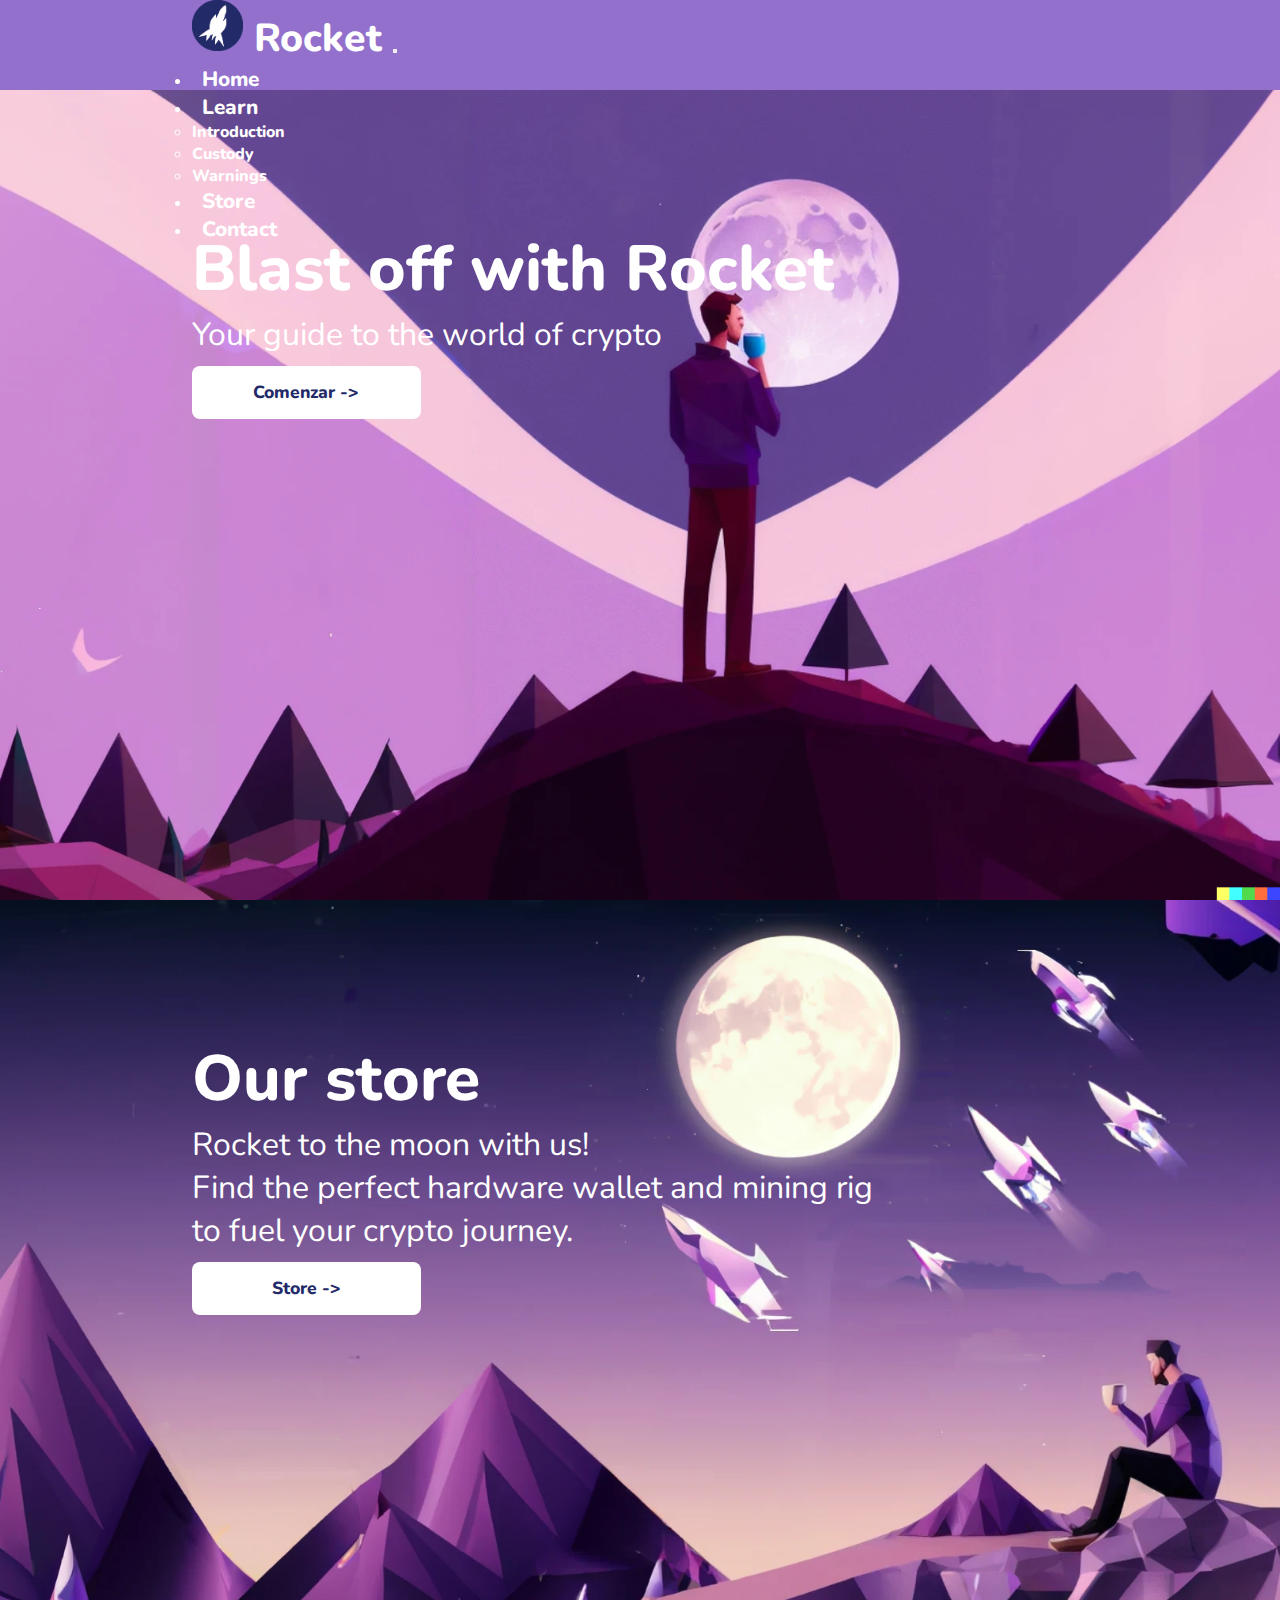
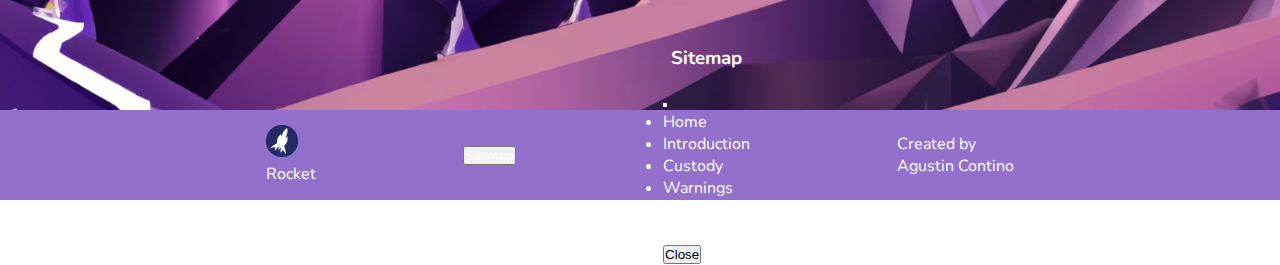
==== index.html @ dda9a3c8 "version de inicio" ====
<!DOCTYPE html>
<html lang="en">

<head>
    <meta charset="UTF-8">
    <meta http-equiv="X-UA-Compatible" content="IE=edge">
    <meta name="viewport" content="width=device-width, initial-scale=1.0">
    <link href="https://cdn.jsdelivr.net/npm/bootstrap@5.3.0-alpha1/dist/css/bootstrap.min.css" rel="stylesheet"
        integrity="sha384-GLhlTQ8iRABdZLl6O3oVMWSktQOp6b7In1Zl3/Jr59b6EGGoI1aFkw7cmDA6j6gD" crossorigin="anonymous">
    <link rel="stylesheet" href="./css/style.css">
    <title>Rocket - Home</title>
</head>

<body>

    <header>

        <nav class="navbar navbar-expand-lg header__nav">
            <div class="container-fluid">
                <a class="navbar-brand nav__brand--font" href="./index.html">
                    <img src="./media/rocket-w2.png" alt="Logo" class="d-inline-block align-text-top nav__logo">
                    Rocket
                </a>
                <button class="navbar-toggler bg-white nav__hamBttn" type="button" data-bs-toggle="collapse"
                    data-bs-target="#navbarNavDropdown" aria-controls="navbarNavDropdown" aria-expanded="false"
                    aria-label="Toggle navigation">
                    <span class="navbar-toggler-icon"></span>
                </button>
                <div class="collapse navbar-collapse" id="navbarNavDropdown">
                    <ul class="navbar-nav nav__navbar">
                        <li class="nav-item">
                            <a class="nav-link nav__link--font" href="./index.html">Home</a>
                        </li>
                        <li class="nav-item dropdown">
                            <a class="nav-link dropdown-toggle nav__link--font" href="#" role="button"
                                data-bs-toggle="dropdown" aria-expanded="false">
                                Learn
                            </a>
                            <ul class="dropdown-menu bg-dark">
                                <li><a class="dropdown-item nav__subLink--font"
                                        href="./html/intro.html">Introduction</a></li>
                                <li><a class="dropdown-item nav__subLink--font" href="./html/custody.html">Custody</a>
                                </li>
                                <li><a class="dropdown-item nav__subLink--font" href="./html/glitters.html">Warnings</a>
                                </li>
                            </ul>
                        </li>
                        <li class="nav-item">
                            <a class="nav-link nav__link--font" href="./html/store.html">Store</a>
                        </li>
                        <li class="nav-item">
                            <a class="nav-link nav__link--font" href="./html/contact.html">Contact</a>
                        </li>
                    </ul>
                </div>
            </div>
        </nav>

    </header>

    <main>

        <section class="title">

            <div>
                <h1 class="sectionTitle">Blast off with Rocket</h1>
                <p class="sectionSubtitle">Your guide to the world of crypto</p>
                <a href="./html/intro.html"><button class="sectionButton">Comenzar -></button></a>
            </div>

        </section>

        <section class="invitation">

            <div>
                <h2 class="sectionTitle">Our store</h2>
                <p class="sectionSubtitle">Rocket to the moon with us!<br>Find the perfect hardware wallet and mining rig
                    to fuel your crypto journey.</p>
                <a href="./html/store.html"><button class="sectionButton">Store -></button></a>
            </div>

        </section>

    </main>

    <footer>

        <div>
            <img class="footer__logo" src="./media/rocket-w2.png" alt="brand logo">
            <p class="d-inline-block m-0 footer__p">Rocket</p>
        </div>

        <!-- Button trigger modal -->
        <button type="button" class="btn footer__smButton" data-bs-toggle="modal" data-bs-target="#exampleModal">
            Sitemap
        </button>

        <!-- Modal -->
        <div class="modal fade" id="exampleModal" tabindex="-1" aria-labelledby="exampleModalLabel" aria-hidden="true">
            <div class="modal-dialog">
                <div class="modal-content">
                    <div class="modal-header bg-dark">
                        <h3 class="modal-title fs-5" id="exampleModalLabel">Sitemap</h3>
                        <button type="button" class="btn-close bg-white" data-bs-dismiss="modal"
                            aria-label="Close"></button>
                    </div>
                    <div class="modal-body bg-dark">
                        <ul>
                            <li><a href="./index.html">Home</a></li>
                            <li><a href="./html/intro.html">Introduction</a></li>
                            <li><a href="./html/custody.html">Custody</a></li>
                            <li><a href="./html/glitters.html">Warnings</a></li>
                            <li><a href="./html/store.html">Store</a></li>
                            <li><a href="./html/contact.html">Contact</a></li>
                        </ul>
                    </div>
                    <div class="modal-footer bg-dark">
                        <button type="button" class="btn btn-secondary" data-bs-dismiss="modal">Close</button>
                    </div>
                </div>
            </div>
        </div>

        <p class="m-0 footer__p">Created by<br>Agustin Contino</p>

    </footer>

    <script src="https://cdn.jsdelivr.net/npm/bootstrap@5.3.0-alpha1/dist/js/bootstrap.bundle.min.js"
        integrity="sha384-w76AqPfDkMBDXo30jS1Sgez6pr3x5MlQ1ZAGC+nuZB+EYdgRZgiwxhTBTkF7CXvN"
        crossorigin="anonymous"></script>
</body>

</html>
---- css/style.css ----
/*-------------------- SITIO : AJUSTES GLOBALES -------------------*/

@import url('https://fonts.googleapis.com/css2?family=Nunito:wght@400;800&display=swap');

* {
    margin: 0;
    padding: 0;
}

body {
    color: white;
    font-family: 'Nunito', sans-serif;
}

a {
    text-decoration: none;
    color: white;
}

section {
    padding: 0 10vw 0 10vw;
}

footer {
    background-color: #9370cc;
    height: 10vh;
    padding: 0 15vw 0 15vw;
    display: flex;
    justify-content: space-around;
    align-items: center;
}
.footer__smButton{
    color: white;
    text-decoration: underline;
}
.footer__logo{
    height: 2em;
}

/*-------------------- SITIO : HEADER Y NAV -------------------*/

header {
    background-color: #9370cc;
    height: 10vh;
    padding: 0 15vw 0 15vw;
}

.header__nav {
    padding: 0;
    margin: 0;
    height: 10vh;
}

.nav__navbar {
    background-color: #9370cc;
    border-radius: 0 0 10px 10px;
    margin: 0 0 0 auto;
}

.nav__logo {
    height: 1.3em;
}

.nav__brand--font {
    font-size: 2.45em;
    font-weight: 800;
    color: white;
    padding: 0;
}

.nav__brand--font:hover {
    color: #222A68;
}

.nav__link--font {
    color: white;
    font-size: 1.3em;
    font-weight: 800;
    margin: 0 0.5em 0 0.5em;
}

.nav__link--font:hover {
    color: #222A68;
}

.nav__subLink--font {
    color: white;
    font-size: 1em;
    font-weight: 800;
}

/*-------------------- PAGINA : HOME -------------------*/

.title {
    height: 90vh;
    background-image: url(../media/bg-intro.png);
    background-size: cover;
    background-position: right;
}

.title div {
    display: inline-block;
    margin: 15vh 0 0 5vw;
}

.sectionTitle {
    color: white;
    font-size: 4em;
    font-weight: 800;
}

.sectionSubtitle {
    font-size: 2em;
}

.sectionButton {
    width: 13em;
    height: 3em;
    background-color: white;
    border: 0px;
    border-radius: 8px;
    color: #222A68;
    font-family: 'Nunito', sans-serif;
    font-size: 1.1em;
    font-weight: 800;
    margin: 10px 0 0 0;
}

.invitation {
    background-image: url(../media/bg-store.png);
    background-size: cover;
    height: 90vh;
}

.invitation div {
    display: inline-block;
    margin: 15vh 0 0 40vw;
}
@media (max-width: 1400px){
    .invitation{
        background-image: url(../media/bg-store-flip.png);
        background-position: 70%;
    }
    .invitation div{
        margin: 15vh 0 0 5vw;
        width: 70%;
    }
}
@media (max-width: 900px){
    .invitation{
        background-image: url(../media/bg-store-flip.png);
        background-position: 50%;
    }
    .invitation div{
        margin: 15vh 0 0 5vw;
        width: 70%;
    }
}
@media (max-width: 600px){
    .invitation{
        background-image: url(../media/bg-store-flip.png);
        background-position: 50%;
    }
    .invitation div{
        margin: 15vh 0 0 5vw;
        width: 70%;
    }
    .sectionTitle{
        font-size: 3em;
    }
    .sectionSubtitle{
        font-size: 1.5em;
    }
    .nav__brand--font{
        font-size: 1.5em;
    }
    .nav__hamBttn{
        scale: 0.8;
    }
    .nav__link--font{
        font-size: 1em;
    }
    .nav__subLink--font{
        font-size: 0.8em;
    }
    footer, header{
        padding: 0 5vw 0 5vw;
    }
    .footer__p{
        scale: 0.8;
    }
    .footer__brand{
        font-size: 0.8em;
    }
    .footer__smButton{
        font-size: 0.9em;
    }

}

/*-------------------- PAGINA : INTRODUCTION -------------------*/

.mainContainer {
    padding: 5em 10vw 5em 10vw;
}

.mainContainer h2,
h3 {
    text-align: center;
    padding: 0 0 1em 0;
}

.intro {
    background-color: #9370cc;
    height: 45vh;
}

.mainCoins {
    background-color: #222A68;
    height: 45vh;
}

.mainCoin__btc{
    width: 50%;
}
.mainCoin__eth{
    width: 50%;
}

.card__link{
    margin: auto 0 0 0;
    text-decoration: underline;
}

.mcFlex {
    display: flex;
}

.altCoins {
    background-color: #9370cc;
}

.coinCard {
    display: inline-block;
    border: 2px solid black;
    width: 200px;
}

.coinCard h3,
img {
    display: inline-block;
}

.stableCoins {
    background-color: #197278;
}

.custody {
    background-color: #9370cc;
    height: 45vh;
}

.exchanges {
    background-color: #222A68;
    height: 45vh;
    display: flex;
}

.glitters {
    background-color: #CE6A85;
    height: 90vh;
}

.coinIcon {
    display: inline-block;
    height: 1.5em
}

.hardwareWallets {
    background-color: #222A68;
}

.rigs {
    background-color: #197278;
}

.walletCard {
    display: inline-block;
    border: 2px solid black;
    width: 200px;
}

.rigCard {
    display: inline-block;
    border: 2px solid black;
    width: 200px;
}

.contact {
    background-color: #222A68;
}

.contactForm {
    margin: auto;
    padding: 1em 10vw 0 10vw;
    display: flex;
    flex-direction: column;
    width: 30vw;
}

#name,
#e-mail {
    width: 50%;
}

.map {
    width: 30vw;
    padding: 1em 0 0 0;
}
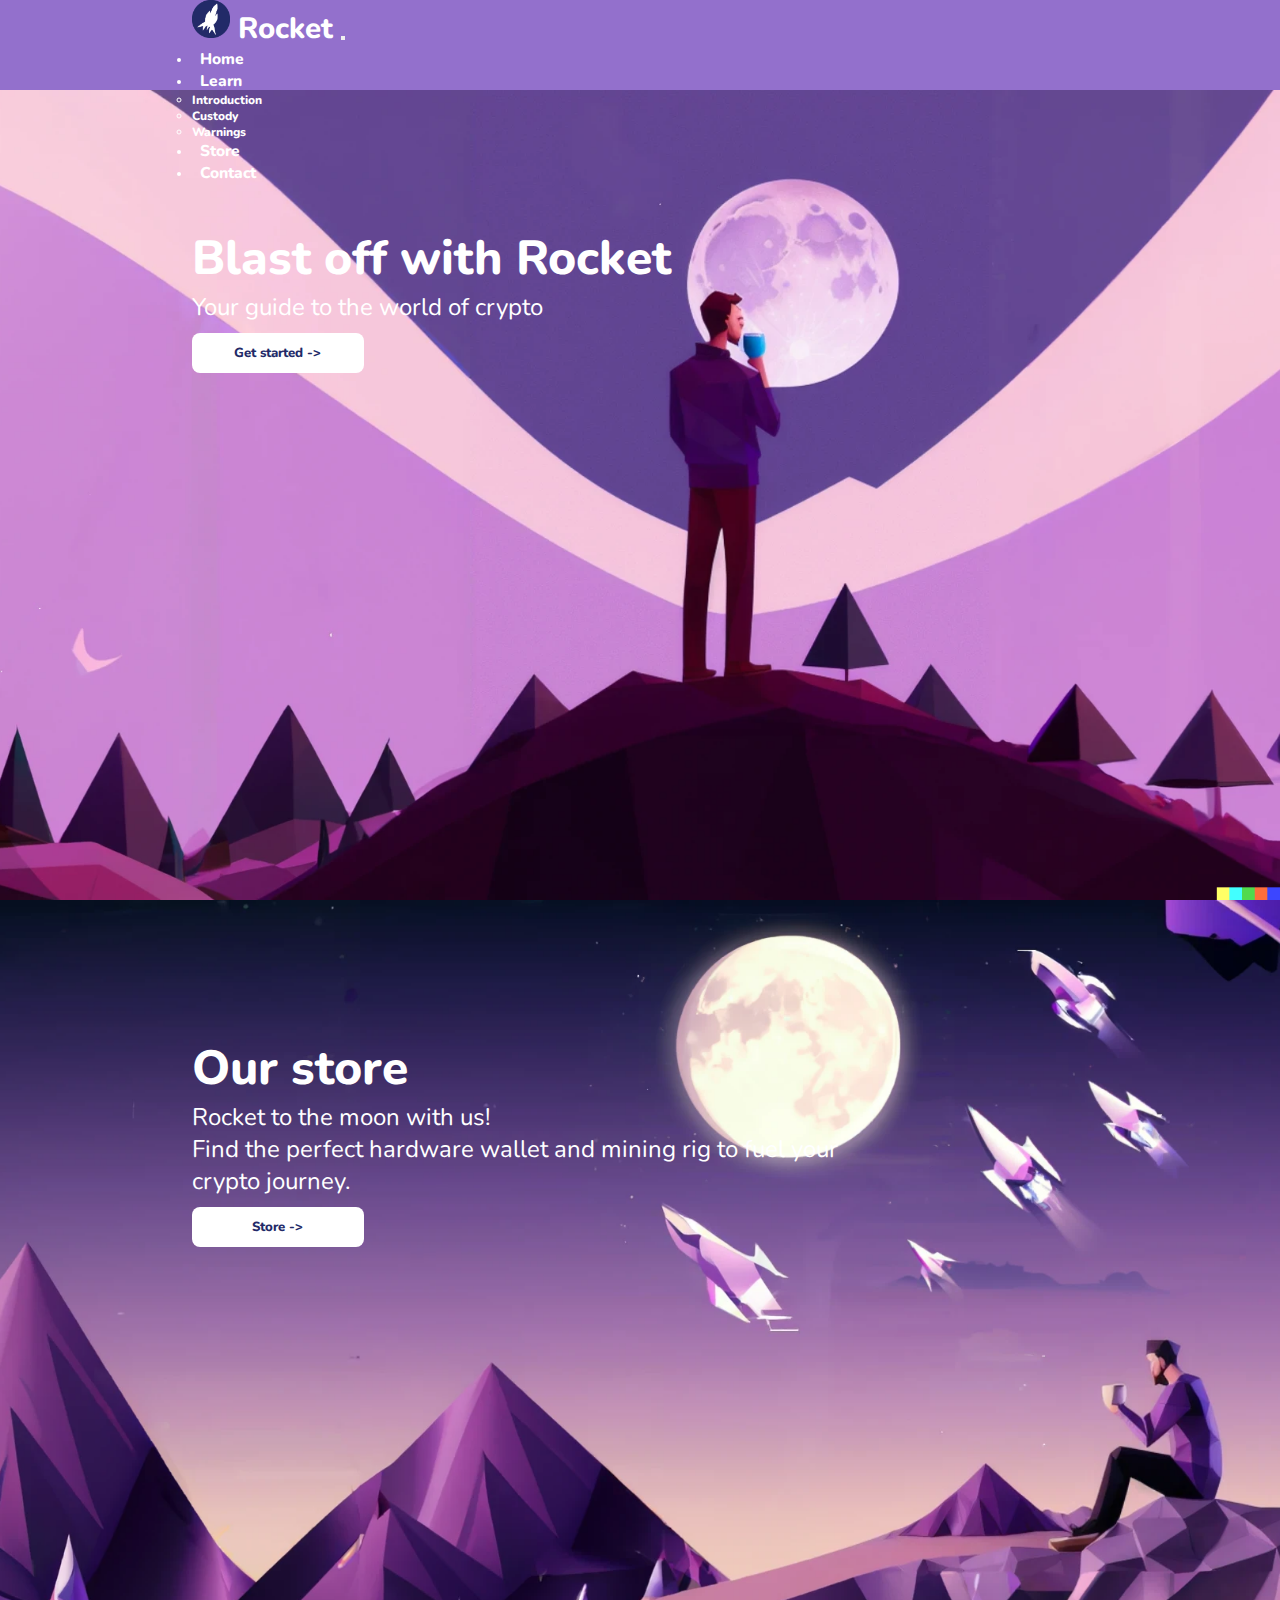
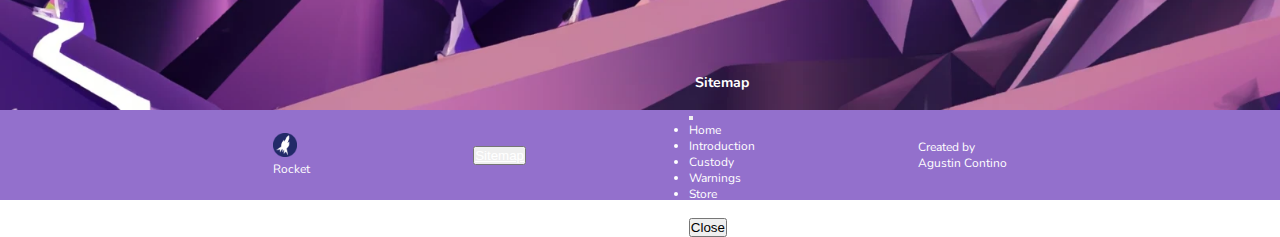
==== commit bb476516: "responsive y reemplazo de lorem en store, custody, warnings" ====
--- a/index.html
+++ b/index.html
@@ -65,7 +65,7 @@
             <div>
                 <h1 class="sectionTitle">Blast off with Rocket</h1>
                 <p class="sectionSubtitle">Your guide to the world of crypto</p>
-                <a href="./html/intro.html"><button class="sectionButton">Comenzar -></button></a>
+                <a href="./html/intro.html"><button class="sectionButton">Get started -></button></a>
             </div>
 
         </section>
--- a/css/style.css
+++ b/css/style.css
@@ -1,319 +1,515 @@
+/*----- VARIABLES ------*/
+/*--------- MIXINs ------------*/
 /*-------------------- SITIO : AJUSTES GLOBALES -------------------*/
-
-@import url('https://fonts.googleapis.com/css2?family=Nunito:wght@400;800&display=swap');
-
+@import "https://fonts.googleapis.com/css2?family=Nunito:wght@400;800&display=swap";
 * {
-    margin: 0;
-    padding: 0;
+  margin: 0;
+  padding: 0;
+}
+
+html {
+  font-size: 12px;
 }
 
 body {
-    color: white;
-    font-family: 'Nunito', sans-serif;
+  color: white;
+  font-family: "Nunito", sans-serif;
 }
 
 a {
-    text-decoration: none;
-    color: white;
-}
-
+  text-decoration: none;
+  color: white;
+}
+
+/*-------------------- PAGINA : HOME -------------------*/
 section {
-    padding: 0 10vw 0 10vw;
+  padding: 0 10vw 0 10vw;
+}
+
+.title {
+  height: 90vh;
+  background-image: url(../media/bg-intro.png);
+  background-size: cover;
+  background-position: right;
+}
+.title div {
+  display: inline-block;
+  margin: 15vh 0 0 5vw;
+}
+
+.sectionTitle {
+  color: white;
+  font-size: 4em;
+  font-weight: 800;
+}
+
+.sectionSubtitle {
+  font-size: 2em;
+}
+
+.sectionButton {
+  width: 13em;
+  height: 3em;
+  background-color: white;
+  border: 0px;
+  border-radius: 8px;
+  color: #222A68;
+  font-family: "Nunito", sans-serif;
+  font-size: 1.1em;
+  font-weight: 800;
+  margin: 10px 0 0 0;
+}
+
+.invitation {
+  background-image: url(../media/bg-store.png);
+  background-size: cover;
+  height: 90vh;
+}
+.invitation div {
+  display: inline-block;
+  margin: 15vh 0 0 40vw;
+}
+
+/*-------------------- PAGINA : INTRODUCTION -------------------*/
+.intro {
+  background-color: #9370cc;
+  min-height: 40vh;
+  display: flex;
+}
+
+.mainContainer {
+  padding: 2em 10vw 2em 10vw;
+  margin: auto;
+}
+.mainContainer h2 {
+  text-align: center;
+  padding: 0 0 1em 0;
+}
+
+.mcFlex {
+  display: flex;
+}
+
+h3 {
+  text-align: center;
+  padding: 0 0 1em 0;
+}
+
+.mainCoins {
+  background-color: #222A68;
+  min-height: 50vh;
+  display: flex;
+}
+
+.mainCoin__btc {
+  width: 50%;
+  margin: 0 1vw 0 0;
+}
+
+.mainCoin__eth {
+  width: 50%;
+  margin: 0 0 0 1vw;
+}
+
+.altCoins__cardsContainer {
+  margin: 5vh 0 0 0;
+  display: flex;
+}
+
+.altCoins__coinCard {
+  width: 20%;
+}
+
+.card__link {
+  margin: auto 0 0 0;
+  text-decoration: underline;
+}
+
+.altCoins {
+  background-color: #9370cc;
+}
+
+.stableCoins {
+  background-color: #197278;
+}
+
+.custody {
+  background-color: #9370cc;
+  min-height: 45vh;
+}
+
+.exchanges {
+  background-color: #222A68;
+  min-height: 45vh;
+  display: flex;
+}
+
+.glitters {
+  background-color: #CE6A85;
+  min-height: 90vh;
+}
+
+.coinIcon {
+  display: inline-block;
+  height: 1.5em;
+}
+
+/* ---------- STORE ---------- */
+.hardwareWallets {
+  background-color: #222A68;
+  min-height: 90vh;
+}
+
+.rigs {
+  background-color: #197278;
+  min-height: 90vh;
+}
+
+.store__cardsContainer {
+  display: flex;
+  justify-content: space-evenly;
+  flex-wrap: wrap;
+}
+.store__cardsContainer .walletCard {
+  width: 250px;
+  background-color: rgb(20, 20, 20);
+  box-sizing: content-box;
+  padding: 10px;
+  border-radius: 10px;
+  display: flex;
+  flex-direction: column;
+  margin: 0 0 20px 0;
+}
+.store__cardsContainer .walletCard h3 {
+  padding: 0;
+}
+.store__cardsContainer .walletCard img {
+  border-radius: 5px;
+  padding: 5px 0 15px 0;
+}
+.store__cardsContainer .walletCard .price {
+  font-size: 1.5em;
+  text-align: center;
+}
+.store__cardsContainer .walletCard button {
+  margin: auto;
+  padding: 10px;
+  font-weight: 800;
+  border-radius: 10px;
+}
+.store__cardsContainer .rigCard {
+  width: 250px;
+  background-color: rgb(20, 20, 20);
+  box-sizing: content-box;
+  padding: 10px;
+  border-radius: 10px;
+  display: flex;
+  flex-direction: column;
+  margin: 0 0 20px 0;
+  width: 300px;
+}
+.store__cardsContainer .rigCard h3 {
+  padding: 0;
+}
+.store__cardsContainer .rigCard img {
+  border-radius: 5px;
+  padding: 5px 0 15px 0;
+}
+.store__cardsContainer .rigCard .price {
+  font-size: 1.5em;
+  text-align: center;
+}
+.store__cardsContainer .rigCard button {
+  margin: auto;
+  padding: 10px;
+  font-weight: 800;
+  border-radius: 10px;
+}
+
+/*------------ CONTACT --------------*/
+.contact {
+  background-color: #222A68;
+}
+.contact form {
+  padding: 0 0 2em 0;
+}
+
+.contactForm {
+  margin: auto;
+  display: flex;
+  flex-direction: column;
+  width: 30vw;
+}
+
+#name {
+  width: 50%;
+}
+
+#e-mail {
+  width: 50%;
+}
+
+.map {
+  width: 30vw;
+  padding: 1em 0 0 0;
+}
+
+/*-------------------- SITIO : HEADER Y NAV -------------------*/
+header {
+  background-color: #9370cc;
+  height: 10vh;
+  padding: 0 15vw 0 15vw;
+}
+
+.header__nav {
+  padding: 0;
+  margin: 0;
+  height: 10vh;
+}
+
+.nav__navbar {
+  background-color: #9370cc;
+  border-radius: 0 0 10px 10px;
+  margin: 0 0 0 auto;
+}
+
+.nav__logo {
+  height: 1.3em;
+}
+
+.nav__brand--font {
+  font-size: 2.45em;
+  font-weight: 800;
+  color: white;
+  padding: 0;
+}
+.nav__brand--font:hover {
+  color: #222A68;
+}
+
+.nav__link--font {
+  color: white;
+  font-size: 1.3em;
+  font-weight: 800;
+  margin: 0 0.5em 0 0.5em;
+}
+.nav__link--font:hover {
+  color: #222A68;
+}
+
+.nav__subLink--font {
+  color: white;
+  font-size: 1em;
+  font-weight: 800;
 }
 
 footer {
-    background-color: #9370cc;
-    height: 10vh;
-    padding: 0 15vw 0 15vw;
-    display: flex;
-    justify-content: space-around;
-    align-items: center;
-}
-.footer__smButton{
-    color: white;
-    text-decoration: underline;
-}
-.footer__logo{
-    height: 2em;
-}
-
-/*-------------------- SITIO : HEADER Y NAV -------------------*/
-
-header {
-    background-color: #9370cc;
-    height: 10vh;
-    padding: 0 15vw 0 15vw;
-}
-
-.header__nav {
-    padding: 0;
-    margin: 0;
-    height: 10vh;
-}
-
-.nav__navbar {
-    background-color: #9370cc;
-    border-radius: 0 0 10px 10px;
-    margin: 0 0 0 auto;
-}
-
-.nav__logo {
-    height: 1.3em;
-}
-
-.nav__brand--font {
-    font-size: 2.45em;
-    font-weight: 800;
-    color: white;
-    padding: 0;
-}
-
-.nav__brand--font:hover {
-    color: #222A68;
-}
-
-.nav__link--font {
-    color: white;
-    font-size: 1.3em;
-    font-weight: 800;
-    margin: 0 0.5em 0 0.5em;
-}
-
-.nav__link--font:hover {
-    color: #222A68;
-}
-
-.nav__subLink--font {
-    color: white;
+  background-color: #9370cc;
+  height: 10vh;
+  padding: 0 15vw 0 15vw;
+  display: flex;
+  justify-content: space-around;
+  align-items: center;
+}
+
+.footer__smButton {
+  color: white;
+  text-decoration: underline;
+}
+
+.footer__logo {
+  height: 2em;
+}
+
+@media (max-width: 1400px) {
+  .invitation {
+    background-image: url(../media/bg-store-flip.png);
+    background-position: 70%;
+  }
+  .invitation div {
+    margin: 15vh 0 0 5vw;
+    width: 70%;
+  }
+  .hardwareWallets .mainContainer {
+    padding: 2em 5vw 2em 5vw;
+  }
+  .rigs .mainContainer {
+    padding: 2em 5vw 2em 5vw;
+  }
+}
+@media (max-width: 1200px) {
+  .hardwareWallets .mainContainer {
+    padding: 2em 0 2em 0;
+  }
+  .rigs .mainContainer {
+    padding: 2em 0 2em 0;
+  }
+  .contactForm {
+    width: 50vw;
+  }
+  .map {
+    width: 50vw;
+  }
+}
+@media (max-width: 1050px) {
+  .hardwareWallets {
+    padding: 0 2vw 0 2vw;
+  }
+  .rigs .mainContainer {
+    padding: 2em 2vw 2em 2vw;
+  }
+}
+@media (max-width: 900px) {
+  .invitation {
+    background-image: url(../media/bg-store-flip.png);
+    background-position: 50%;
+  }
+  .invitation div {
+    margin: 15vh 0 0 5vw;
+    width: 70%;
+  }
+  .contactForm {
+    width: 75vw;
+  }
+  .map {
+    width: 75vw;
+  }
+}
+@media (max-width: 600px) {
+  .invitation {
+    background-image: url(../media/bg-store-flip.png);
+    background-position: 50%;
+  }
+  .invitation div {
+    margin: 15vh 0 0 5vw;
+    width: 70%;
+  }
+  .sectionTitle {
+    font-size: 3em;
+  }
+  .sectionSubtitle {
+    font-size: 1.5em;
+  }
+  .nav__brand--font {
+    font-size: 1.5em;
+  }
+  .nav__hamBttn {
+    scale: 0.8;
+  }
+  .nav__link--font {
     font-size: 1em;
-    font-weight: 800;
-}
-
-/*-------------------- PAGINA : HOME -------------------*/
-
-.title {
-    height: 90vh;
-    background-image: url(../media/bg-intro.png);
-    background-size: cover;
-    background-position: right;
-}
-
-.title div {
-    display: inline-block;
-    margin: 15vh 0 0 5vw;
-}
-
-.sectionTitle {
-    color: white;
-    font-size: 4em;
-    font-weight: 800;
-}
-
-.sectionSubtitle {
-    font-size: 2em;
-}
-
-.sectionButton {
-    width: 13em;
-    height: 3em;
-    background-color: white;
-    border: 0px;
-    border-radius: 8px;
-    color: #222A68;
-    font-family: 'Nunito', sans-serif;
-    font-size: 1.1em;
-    font-weight: 800;
-    margin: 10px 0 0 0;
-}
-
-.invitation {
-    background-image: url(../media/bg-store.png);
-    background-size: cover;
-    height: 90vh;
-}
-
-.invitation div {
-    display: inline-block;
-    margin: 15vh 0 0 40vw;
-}
-@media (max-width: 1400px){
-    .invitation{
-        background-image: url(../media/bg-store-flip.png);
-        background-position: 70%;
-    }
-    .invitation div{
-        margin: 15vh 0 0 5vw;
-        width: 70%;
-    }
-}
-@media (max-width: 900px){
-    .invitation{
-        background-image: url(../media/bg-store-flip.png);
-        background-position: 50%;
-    }
-    .invitation div{
-        margin: 15vh 0 0 5vw;
-        width: 70%;
-    }
-}
-@media (max-width: 600px){
-    .invitation{
-        background-image: url(../media/bg-store-flip.png);
-        background-position: 50%;
-    }
-    .invitation div{
-        margin: 15vh 0 0 5vw;
-        width: 70%;
-    }
-    .sectionTitle{
-        font-size: 3em;
-    }
-    .sectionSubtitle{
-        font-size: 1.5em;
-    }
-    .nav__brand--font{
-        font-size: 1.5em;
-    }
-    .nav__hamBttn{
-        scale: 0.8;
-    }
-    .nav__link--font{
-        font-size: 1em;
-    }
-    .nav__subLink--font{
-        font-size: 0.8em;
-    }
-    footer, header{
-        padding: 0 5vw 0 5vw;
-    }
-    .footer__p{
-        scale: 0.8;
-    }
-    .footer__brand{
-        font-size: 0.8em;
-    }
-    .footer__smButton{
-        font-size: 0.9em;
-    }
-
-}
-
-/*-------------------- PAGINA : INTRODUCTION -------------------*/
-
-.mainContainer {
-    padding: 5em 10vw 5em 10vw;
-}
-
-.mainContainer h2,
-h3 {
+  }
+  .nav__subLink--font {
+    font-size: 0.8em;
+  }
+  footer {
+    padding: 0 5vw 0 5vw;
+  }
+  header {
+    padding: 0 5vw 0 5vw;
+  }
+  .footer__p {
+    scale: 0.8;
+  }
+  .footer__brand {
+    font-size: 0.8em;
+  }
+  .footer__smButton {
+    font-size: 0.9em;
+  }
+  .contact .contactForm {
+    width: auto;
+    margin: auto;
+  }
+  .contact .mainContainer {
+    padding: 1em 5vw 1em 5vw;
+  }
+  .contact .map {
+    width: auto;
+  }
+  #name {
+    width: 100%;
+  }
+  #e-mail {
+    width: 100%;
+  }
+}
+@media (max-width: 1300px) {
+  .altCoins__cardsContainer {
+    flex-wrap: wrap;
+    justify-content: center;
+  }
+  .altCoins__coinCard {
+    width: 32%;
+  }
+}
+@media (max-width: 999px) {
+  .mainContainer {
+    padding: 1em 0 1em 0;
+  }
+  .mainContainer h2 {
     text-align: center;
-    padding: 0 0 1em 0;
-}
-
-.intro {
-    background-color: #9370cc;
-    height: 45vh;
-}
-
-.mainCoins {
-    background-color: #222A68;
-    height: 45vh;
-}
-
-.mainCoin__btc{
-    width: 50%;
-}
-.mainCoin__eth{
-    width: 50%;
-}
-
-.card__link{
-    margin: auto 0 0 0;
-    text-decoration: underline;
-}
-
-.mcFlex {
-    display: flex;
-}
-
-.altCoins {
-    background-color: #9370cc;
-}
-
-.coinCard {
-    display: inline-block;
-    border: 2px solid black;
-    width: 200px;
-}
-
-.coinCard h3,
-img {
-    display: inline-block;
-}
-
-.stableCoins {
-    background-color: #197278;
-}
-
-.custody {
-    background-color: #9370cc;
-    height: 45vh;
-}
-
-.exchanges {
-    background-color: #222A68;
-    height: 45vh;
-    display: flex;
-}
-
-.glitters {
-    background-color: #CE6A85;
-    height: 90vh;
-}
-
-.coinIcon {
-    display: inline-block;
-    height: 1.5em
-}
-
-.hardwareWallets {
-    background-color: #222A68;
-}
-
-.rigs {
-    background-color: #197278;
-}
-
-.walletCard {
-    display: inline-block;
-    border: 2px solid black;
-    width: 200px;
-}
-
-.rigCard {
-    display: inline-block;
-    border: 2px solid black;
-    width: 200px;
-}
-
-.contact {
-    background-color: #222A68;
-}
-
-.contactForm {
-    margin: auto;
-    padding: 1em 10vw 0 10vw;
+    padding: 0 0 0.5em 0;
+    font-size: 1.5em;
+  }
+  .mainContainer p {
+    font-size: 0.9em;
+  }
+  h3 {
+    text-align: center;
+    padding: 0 0 0.5em 0;
+    font-size: 1.5em;
+  }
+  .altCoins__coinCard {
+    width: 30%;
+  }
+  .altCoins__coinCard h5 {
+    font-size: 1em;
+  }
+  .altCoins__coinCard p {
+    font-size: 0.8em;
+  }
+  .altCoins__coinCard a {
+    font-size: 0.8em;
+  }
+}
+@media (max-width: 880px) {
+  .mcFlex {
     display: flex;
     flex-direction: column;
-    width: 30vw;
-}
-
-#name,
-#e-mail {
-    width: 50%;
-}
-
-.map {
-    width: 30vw;
-    padding: 1em 0 0 0;
-}+  }
+  .mainCoin__btc {
+    width: auto;
+    margin: 0 0 0 0;
+  }
+  .mainCoin__eth {
+    width: auto;
+    margin: 1em 0 0 0;
+  }
+}
+@media (max-width: 650px) {
+  .intro {
+    padding: 0 3vw 0 3vw;
+  }
+  .mainCoins {
+    padding: 0 3vw 0 3vw;
+  }
+  .altCoins {
+    padding: 0 3vw 0 3vw;
+  }
+  .stableCoins {
+    padding: 0 3vw 0 3vw;
+  }
+}
+@media (max-width: 500px) {
+  .altCoins__coinCard {
+    width: 45%;
+  }
+}
+@media (max-width: 350px) {
+  .altCoins__coinCard {
+    width: auto;
+  }
+}
+
+/*# sourceMappingURL=style.css.map */
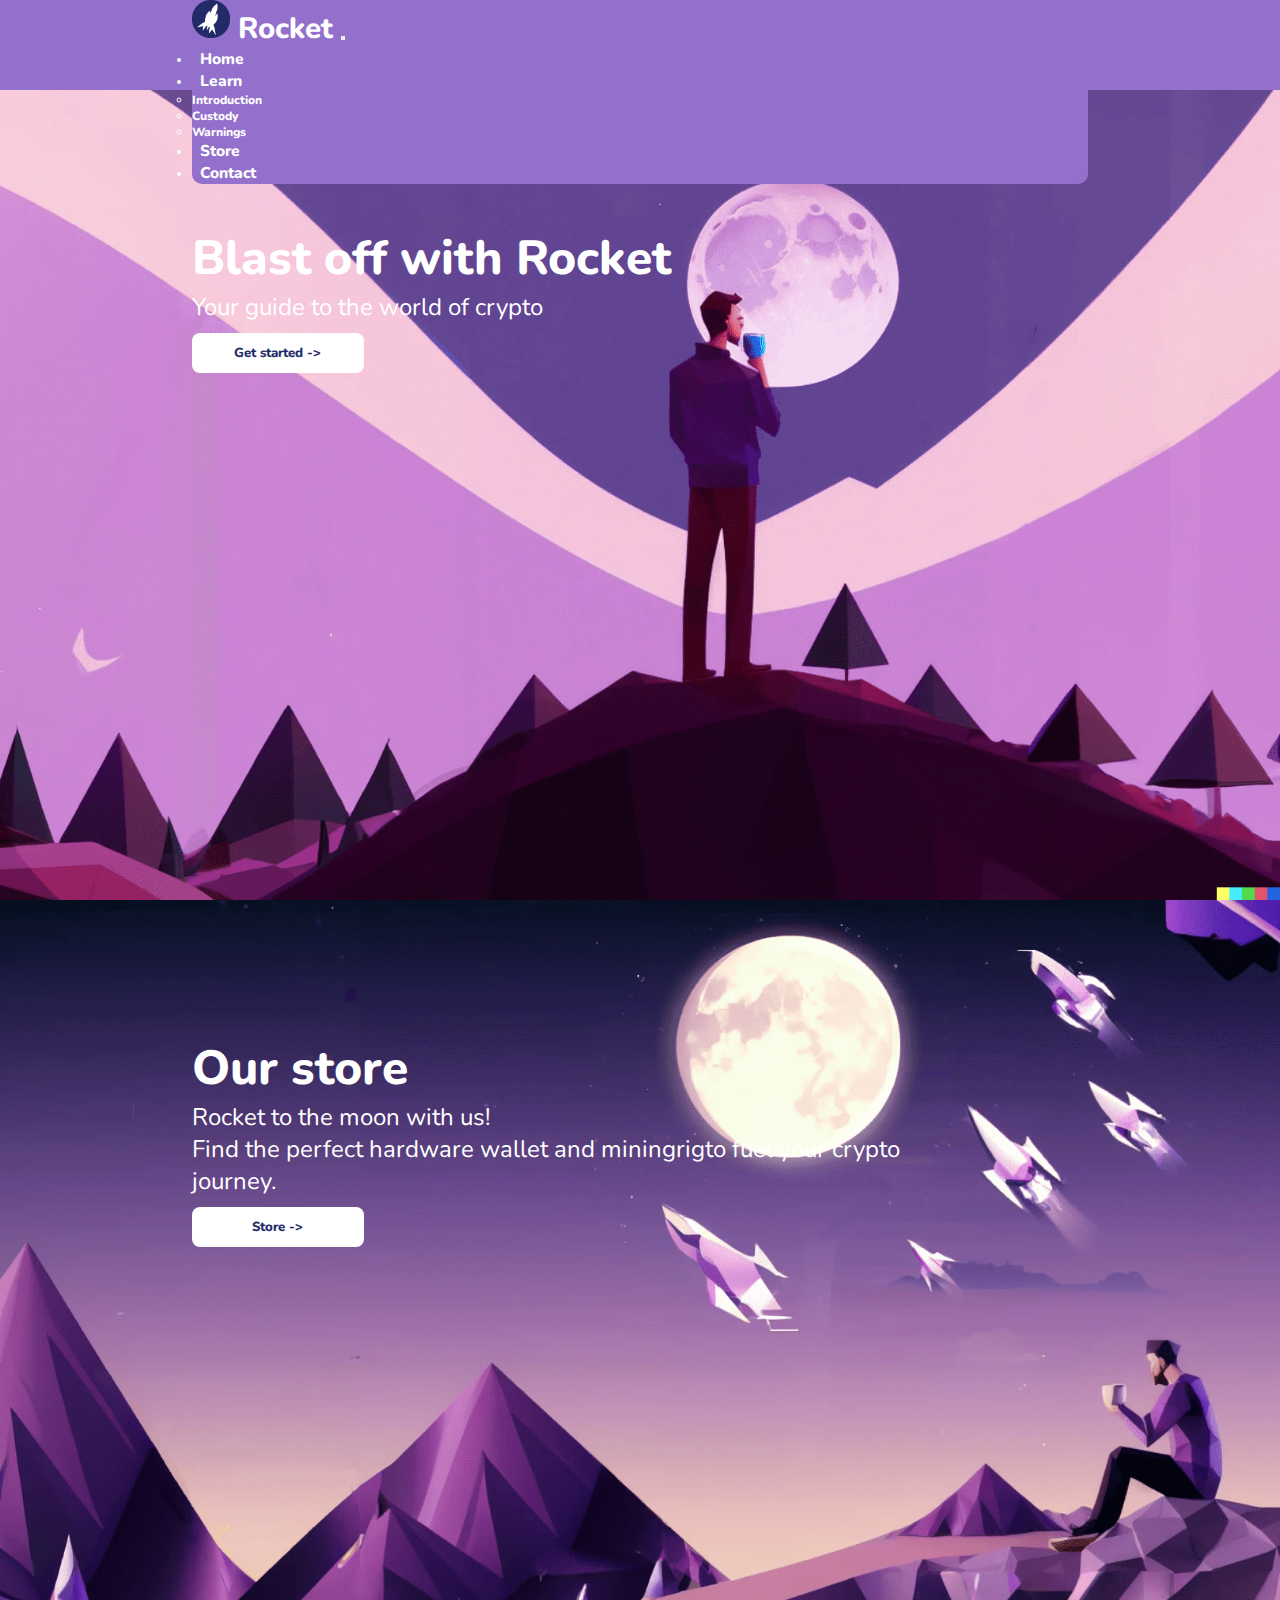
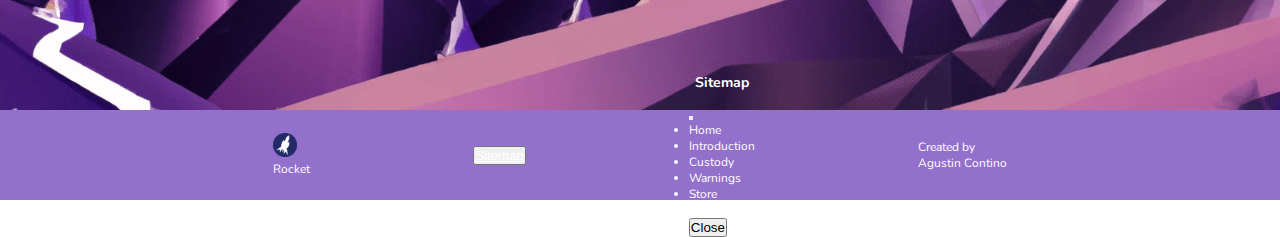
==== commit 0b395f1f: "ajustes finales de formato" ====
--- a/index.html
+++ b/index.html
@@ -8,6 +8,9 @@
     <link href="https://cdn.jsdelivr.net/npm/bootstrap@5.3.0-alpha1/dist/css/bootstrap.min.css" rel="stylesheet"
         integrity="sha384-GLhlTQ8iRABdZLl6O3oVMWSktQOp6b7In1Zl3/Jr59b6EGGoI1aFkw7cmDA6j6gD" crossorigin="anonymous">
     <link rel="stylesheet" href="./css/style.css">
+    <meta name="keywords" content="crypto, cryptocoins, cryptocurrencies, bitcoin, ethereum">
+    <meta name="description" content="Rocket to the moon with us - Your guide to the world of crypto">
+    <link rel="icon" href="./media/rocket-w2.png" />
     <title>Rocket - Home</title>
 </head>
 
@@ -74,8 +77,10 @@
 
             <div>
                 <h2 class="sectionTitle">Our store</h2>
-                <p class="sectionSubtitle">Rocket to the moon with us!<br>Find the perfect hardware wallet and mining rig
-                    to fuel your crypto journey.</p>
+                <p class="sectionSubtitle">
+                    Rocket to the moon with us!<br>
+                    Find the perfect hardware wallet and miningrigto fuel your crypto journey.
+                </p>
                 <a href="./html/store.html"><button class="sectionButton">Store -></button></a>
             </div>
 
--- a/css/style.css
+++ b/css/style.css
@@ -21,7 +21,7 @@
   color: white;
 }
 
-/*-------------------- PAGINA : HOME -------------------*/
+/*-------------------- PAGE : HOME -------------------*/
 section {
   padding: 0 10vw 0 10vw;
 }
@@ -58,6 +58,15 @@
   font-size: 1.1em;
   font-weight: 800;
   margin: 10px 0 0 0;
+  transition: all 0.5s;
+}
+.sectionButton:hover {
+  background-color: #222A68;
+  color: #FEB95F;
+  transform: scale(1.05);
+}
+.sectionButton:active {
+  transform: scale(1);
 }
 
 .invitation {
@@ -70,18 +79,30 @@
   margin: 15vh 0 0 40vw;
 }
 
-/*-------------------- PAGINA : INTRODUCTION -------------------*/
+/*-------------------- PAGE : introduction -------------------*/
 .intro {
   background-color: #9370cc;
+  background: linear-gradient(to bottom, #9370cc, #222A68);
   min-height: 40vh;
   display: flex;
+  flex-direction: column;
+  position: relative;
+}
+.intro .spaceships-1 {
+  position: absolute;
+  z-index: 0;
+  left: 0px;
+  top: 10vh;
+  max-width: 50vw;
 }
 
 .mainContainer {
   padding: 2em 10vw 2em 10vw;
   margin: auto;
-}
-.mainContainer h2 {
+  z-index: 5;
+}
+.mainContainer h2,
+.mainContainer h1 {
   text-align: center;
   padding: 0 0 1em 0;
 }
@@ -100,15 +121,41 @@
   min-height: 50vh;
   display: flex;
 }
+.mainCoins h2 {
+  text-align: center;
+  padding: 0 0 1em 0;
+}
 
 .mainCoin__btc {
   width: 50%;
+  padding: 15px;
   margin: 0 1vw 0 0;
+  border: 5px solid #FEB95F;
+  border-radius: 10px;
+  background-repeat: no-repeat;
+  background-position: center;
+  background-size: 50%;
+  background-image: url(../media/btc-transparent.png);
+}
+.mainCoin__btc h2 {
+  color: #FEB95F;
+  font-weight: 800;
 }
 
 .mainCoin__eth {
   width: 50%;
-  margin: 0 0 0 1vw;
+  padding: 15px;
+  margin: 0 1vw 0 0;
+  border: 5px solid #FEB95F;
+  border-radius: 10px;
+  background-repeat: no-repeat;
+  background-position: center;
+  background-size: 50%;
+  background-image: url(../media/eth-transparent.png);
+}
+.mainCoin__eth h2 {
+  color: #FEB95F;
+  font-weight: 800;
 }
 
 .altCoins__cardsContainer {
@@ -122,30 +169,103 @@
 
 .card__link {
   margin: auto 0 0 0;
+}
+.card__link:hover {
   text-decoration: underline;
 }
 
 .altCoins {
   background-color: #9370cc;
+  background: linear-gradient(to bottom, #222A68, #197278);
+  position: relative;
+}
+.altCoins * {
+  position: relative;
+  z-index: 10;
 }
 
 .stableCoins {
   background-color: #197278;
-}
-
+  position: relative;
+}
+.stableCoins .mainContainer {
+  position: relative;
+  z-index: 10;
+}
+.stableCoins .spaceship-4 {
+  position: absolute;
+  right: 0;
+  bottom: 0;
+  z-index: 0;
+  max-width: 50vw;
+  max-height: 100vh;
+}
+
+/*---------------- PAGE : custody -----------------*/
 .custody {
   background-color: #9370cc;
+  background: linear-gradient(to bottom, #9370cc, #222A68);
   min-height: 45vh;
-}
-
-.exchanges {
+  position: relative;
+}
+.custody .mainContainer {
+  position: relative;
+  z-index: 2;
+}
+
+.custody__exchangesAndWallets {
   background-color: #222A68;
   min-height: 45vh;
   display: flex;
-}
-
+  position: relative;
+}
+.custody__exchangesAndWallets .spaceships-2 {
+  position: absolute;
+  right: 0;
+  bottom: 0;
+  z-index: 0;
+  max-width: 50vw;
+  max-height: 80vh;
+}
+
+.custody__exchange {
+  width: 50%;
+  padding: 15px;
+  margin: 0 1vw 0 0;
+  border: 5px solid #FEB95F;
+  border-radius: 10px;
+  background-repeat: no-repeat;
+  background-position: center;
+  background-size: 50%;
+  background-image: url(../media/exchanges-transparent.png);
+}
+.custody__exchange h2 {
+  color: #FEB95F;
+  font-weight: 800;
+}
+
+.custody__wallet {
+  width: 50%;
+  padding: 15px;
+  margin: 0 1vw 0 0;
+  border: 5px solid #FEB95F;
+  border-radius: 10px;
+  background-repeat: no-repeat;
+  background-position: center;
+  background-size: 50%;
+  background-image: url(../media/wallet-transparent.png);
+}
+.custody__wallet h2 {
+  color: #FEB95F;
+  font-weight: 800;
+}
+
+/*----------------------PAGE : glitters--------------------------------*/
 .glitters {
   background-color: #CE6A85;
+  background-image: url(../media/bg-warning.png);
+  background-position: right;
+  background-size: cover;
   min-height: 90vh;
 }
 
@@ -154,15 +274,40 @@
   height: 1.5em;
 }
 
-/* ---------- STORE ---------- */
+/* ---------- PAGE : store ---------- */
 .hardwareWallets {
   background-color: #222A68;
   min-height: 90vh;
+  position: relative;
+}
+.hardwareWallets .mainContainer {
+  position: relative;
+  z-index: 1;
+}
+.hardwareWallets .wagon-1 {
+  position: absolute;
+  left: 0;
+  top: 5vh;
+  max-width: 50vw;
+  max-height: 90vh;
+  z-index: 0;
 }
 
 .rigs {
   background-color: #197278;
   min-height: 90vh;
+  position: relative;
+}
+.rigs .mainContainer {
+  position: relative;
+  z-index: 1;
+}
+.rigs .wagon-2 {
+  position: absolute;
+  right: 0;
+  bottom: 0;
+  max-width: 50vw;
+  z-index: 0;
 }
 
 .store__cardsContainer {
@@ -192,10 +337,19 @@
   text-align: center;
 }
 .store__cardsContainer .walletCard button {
-  margin: auto;
+  margin: auto auto 0 auto;
   padding: 10px;
   font-weight: 800;
   border-radius: 10px;
+  transition: all 0.5s;
+}
+.store__cardsContainer .walletCard button:hover {
+  background-color: #222A68;
+  color: #FEB95F;
+  transform: scale(1.05);
+}
+.store__cardsContainer .walletCard button:active {
+  transform: scale(1);
 }
 .store__cardsContainer .rigCard {
   width: 250px;
@@ -220,25 +374,72 @@
   text-align: center;
 }
 .store__cardsContainer .rigCard button {
-  margin: auto;
+  margin: auto auto 0 auto;
   padding: 10px;
   font-weight: 800;
   border-radius: 10px;
-}
-
-/*------------ CONTACT --------------*/
+  transition: all 0.5s;
+}
+.store__cardsContainer .rigCard button:hover {
+  background-color: #222A68;
+  color: #FEB95F;
+  transform: scale(1.05);
+}
+.store__cardsContainer .rigCard button:active {
+  transform: scale(1);
+}
+
+/*------------ PAGE : CONTACT --------------*/
 .contact {
   background-color: #222A68;
 }
 .contact form {
   padding: 0 0 2em 0;
 }
+.contact .mainContainer {
+  position: relative;
+}
+.contact .mainContainer .spaceship-3 {
+  position: absolute;
+  right: 2vw;
+  top: 10vh;
+  max-width: 50vw;
+  z-index: 0;
+}
+.contact .mainContainer .car-1 {
+  position: absolute;
+  left: 0;
+  bottom: 0;
+  z-index: 0;
+  max-width: 90vw;
+}
 
 .contactForm {
   margin: auto;
   display: flex;
   flex-direction: column;
   width: 30vw;
+  position: relative;
+  z-index: 2;
+}
+.contactForm * {
+  margin: 2px 0 2px 0;
+  border-radius: 5px;
+}
+
+.form__submit {
+  width: 50%;
+  padding: 10px;
+  font-weight: 800;
+  border-radius: 10px;
+  transition: all 0.5s;
+}
+.form__submit:hover {
+  color: #FEB95F;
+  transform: scale(1.05);
+}
+.form__submit:active {
+  transform: scale(1);
 }
 
 #name {
@@ -265,6 +466,8 @@
   padding: 0;
   margin: 0;
   height: 10vh;
+  position: relative;
+  z-index: 20;
 }
 
 .nav__navbar {
@@ -337,6 +540,15 @@
     padding: 2em 5vw 2em 5vw;
   }
 }
+@media (max-width: 1300px) {
+  .altCoins__cardsContainer {
+    flex-wrap: wrap;
+    justify-content: center;
+  }
+  .altCoins__coinCard {
+    width: 32%;
+  }
+}
 @media (max-width: 1200px) {
   .hardwareWallets .mainContainer {
     padding: 2em 0 2em 0;
@@ -357,6 +569,36 @@
   }
   .rigs .mainContainer {
     padding: 2em 2vw 2em 2vw;
+  }
+}
+@media (max-width: 999px) {
+  .mainContainer {
+    padding: 1em 0 1em 0;
+  }
+  .mainContainer h2 {
+    text-align: center;
+    padding: 0 0 0.5em 0;
+    font-size: 1.5em;
+  }
+  .mainContainer p {
+    font-size: 0.9em;
+  }
+  h3 {
+    text-align: center;
+    padding: 0 0 0.5em 0;
+    font-size: 1.5em;
+  }
+  .altCoins__coinCard {
+    width: 30%;
+  }
+  .altCoins__coinCard h5 {
+    font-size: 1em;
+  }
+  .altCoins__coinCard p {
+    font-size: 0.8em;
+  }
+  .altCoins__coinCard a {
+    font-size: 0.8em;
   }
 }
 @media (max-width: 900px) {
@@ -375,6 +617,63 @@
     width: 75vw;
   }
 }
+@media (max-width: 880px) {
+  .mcFlex {
+    display: flex;
+    flex-direction: column;
+  }
+  .mainCoin__btc {
+    width: auto;
+    margin: 0 0 0 0;
+  }
+  .mainCoin__eth {
+    width: auto;
+    margin: 1em 0 0 0;
+  }
+  .custody__exchange {
+    width: auto;
+    margin: 0 0 0 0;
+  }
+  .custody__wallet {
+    width: auto;
+    margin: 1em 0 0 0;
+  }
+  .spaceships-1 {
+    max-width: 95vw !important;
+  }
+  .spaceship-4 {
+    max-width: 95vw !important;
+  }
+  .spaceships-2 {
+    max-width: 95vw !important;
+  }
+  .wagon-1 {
+    display: none;
+  }
+  .wagon-2 {
+    display: none;
+  }
+  .spaceship-3 {
+    display: none;
+  }
+  .car-1 {
+    display: none;
+  }
+}
+@media (max-width: 650px) {
+  .intro {
+    padding: 0 3vw 0 3vw;
+  }
+  .mainCoins {
+    padding: 0 3vw 0 3vw;
+  }
+  .altCoins {
+    padding: 0 3vw 0 3vw;
+  }
+  .stableCoins {
+    padding: 0 3vw 0 3vw;
+  }
+}
 @media (max-width: 600px) {
   .invitation {
     background-image: url(../media/bg-store-flip.png);
@@ -434,73 +733,6 @@
     width: 100%;
   }
 }
-@media (max-width: 1300px) {
-  .altCoins__cardsContainer {
-    flex-wrap: wrap;
-    justify-content: center;
-  }
-  .altCoins__coinCard {
-    width: 32%;
-  }
-}
-@media (max-width: 999px) {
-  .mainContainer {
-    padding: 1em 0 1em 0;
-  }
-  .mainContainer h2 {
-    text-align: center;
-    padding: 0 0 0.5em 0;
-    font-size: 1.5em;
-  }
-  .mainContainer p {
-    font-size: 0.9em;
-  }
-  h3 {
-    text-align: center;
-    padding: 0 0 0.5em 0;
-    font-size: 1.5em;
-  }
-  .altCoins__coinCard {
-    width: 30%;
-  }
-  .altCoins__coinCard h5 {
-    font-size: 1em;
-  }
-  .altCoins__coinCard p {
-    font-size: 0.8em;
-  }
-  .altCoins__coinCard a {
-    font-size: 0.8em;
-  }
-}
-@media (max-width: 880px) {
-  .mcFlex {
-    display: flex;
-    flex-direction: column;
-  }
-  .mainCoin__btc {
-    width: auto;
-    margin: 0 0 0 0;
-  }
-  .mainCoin__eth {
-    width: auto;
-    margin: 1em 0 0 0;
-  }
-}
-@media (max-width: 650px) {
-  .intro {
-    padding: 0 3vw 0 3vw;
-  }
-  .mainCoins {
-    padding: 0 3vw 0 3vw;
-  }
-  .altCoins {
-    padding: 0 3vw 0 3vw;
-  }
-  .stableCoins {
-    padding: 0 3vw 0 3vw;
-  }
-}
 @media (max-width: 500px) {
   .altCoins__coinCard {
     width: 45%;
